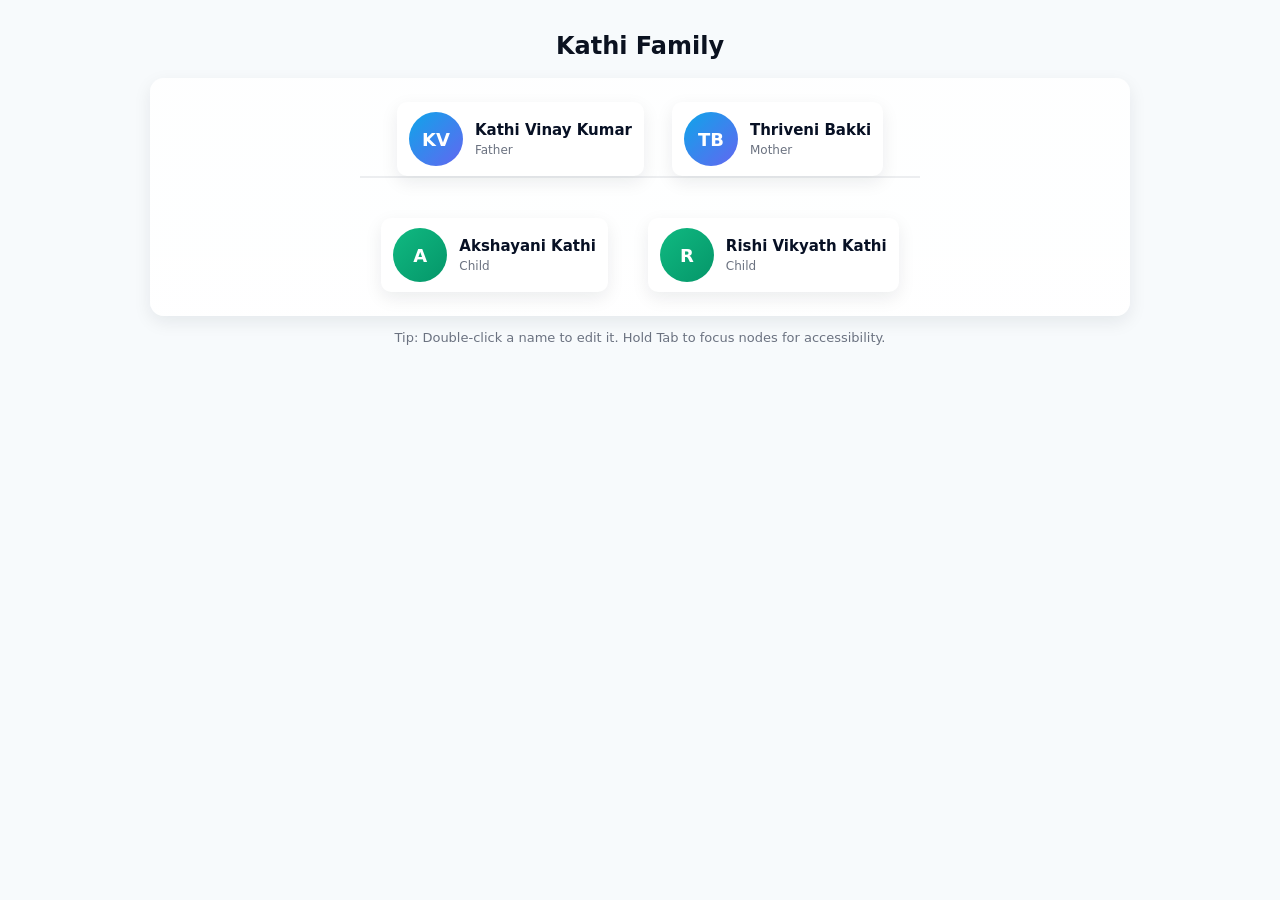
==== index.html @ 37834025 "Initial commit: Add family tree static site" ====
<!doctype html>
<html lang="en">
<head>
  <meta charset="utf-8" />
  <meta name="viewport" content="width=device-width,initial-scale=1" />
  <title>Kathi Family Tree</title>
  <link rel="stylesheet" href="styles.css" />
</head>
<body>
  <main>
    <h1>Kathi Family</h1>

    <section class="family-tree" aria-label="Kathi family tree">
      <div class="parents">
        <div class="person parent" data-role="Father" id="parent-1" tabindex="0" title="Double-click to edit name">
          <div class="avatar">KV</div>
          <div class="info">
            <div class="name">Kathi Vinay Kumar</div>
            <div class="role">Father</div>
          </div>
        </div>

        <div class="person parent" data-role="Mother" id="parent-2" tabindex="0" title="Double-click to edit name">
          <div class="avatar">TB</div>
          <div class="info">
            <div class="name">Thriveni Bakki</div>
            <div class="role">Mother</div>
          </div>
        </div>
      </div>

      <div class="connector"></div>

      <div class="children" aria-label="Children">
        <div class="person child" id="child-1" tabindex="0" title="Double-click to edit name">
          <div class="avatar">A</div>
          <div class="info">
            <div class="name">Akshayani Kathi</div>
            <div class="role">Child</div>
          </div>
        </div>

        <div class="person child" id="child-2" tabindex="0" title="Double-click to edit name">
          <div class="avatar">R</div>
          <div class="info">
            <div class="name">Rishi Vikyath Kathi</div>
            <div class="role">Child</div>
          </div>
        </div>
      </div>
    </section>

    <footer>
      <p>Tip: Double-click a name to edit it. Hold Tab to focus nodes for accessibility.</p>
    </footer>
  </main>

  <script src="script.js"></script>
</body>
</html>
---- styles.css ----
/* Simple responsive family tree */
:root{
  --bg:#f7fafc;
  --card:#ffffff;
  --muted:#6b7280;
  --accent:#2563eb;
  --shadow: 0 6px 18px rgba(15,23,42,0.08);
  --radius:10px;
  font-family: Inter, system-ui, -apple-system, "Segoe UI", Roboto, "Helvetica Neue", Arial;
}

*{box-sizing:border-box}
html,body{height:100%}
body{
  margin:0;
  background:var(--bg);
  color:#0f172a;
  display:flex;
  align-items:flex-start;
  justify-content:center;
  padding:32px;
  -webkit-font-smoothing:antialiased;
  -moz-osx-font-smoothing:grayscale;
}

main{width:100%;max-width:980px}

h1{
  margin:0 0 18px 0;
  font-size:24px;
  text-align:center;
  color:#0b1220;
}

/* tree layout */
.family-tree{
  background:linear-gradient(180deg, rgba(255,255,255,0.9), rgba(255,255,255,0.95));
  padding:24px;
  border-radius:14px;
  box-shadow:var(--shadow);
}

/* parents row */
.parents{
  display:flex;
  gap:28px;
  justify-content:center;
  align-items:flex-end;
}

/* connector between parents and children */
.connector{
  height:28px;
  width:100%;
  display:flex;
  justify-content:center;
  align-items:center;
  position:relative;
}

/* draw a horizontal line joining parents */
.connector::before{
  content:"";
  position:absolute;
  top:0;
  height:2px;
  width:60%;
  background:var(--muted);
  opacity:0.12;
}

/* children row */
.children{
  margin-top:8px;
  display:flex;
  gap:40px;
  justify-content:center;
  padding-top:6px;
}

/* person card */
.person{
  background:var(--card);
  border-radius:10px;
  padding:10px 12px;
  min-width:170px;
  display:flex;
  gap:12px;
  align-items:center;
  box-shadow:var(--shadow);
  transition:transform .12s ease, box-shadow .12s;
  cursor:default;
  outline: none;
}

.person:focus,
.person:hover{ transform:translateY(-4px); box-shadow:0 10px 22px rgba(15,23,42,0.12) }

.avatar{
  width:54px;
  height:54px;
  border-radius:50%;
  background:linear-gradient(135deg,var(--accent), #7c3aed);
  color:white;
  display:flex;
  align-items:center;
  justify-content:center;
  font-weight:700;
  font-size:18px;
  flex-shrink:0;
}

/* info */
.info .name{ font-weight:600; font-size:15px; color:#071024 }
.info .role{ font-size:12px; color:var(--muted); margin-top:4px }

/* modifiers */
.parent .avatar{ background:linear-gradient(135deg,#0ea5e9,#6366f1) }
.child .avatar{ background:linear-gradient(135deg,#10b981,#059669) }

/* responsive */
@media (max-width:560px){
  .parents{flex-direction:column;gap:12px;align-items:center}
  .children{flex-direction:column;gap:12px}
  .connector::before{width:40%}
}

/* small footer */
footer{ margin-top:14px; text-align:center; color:var(--muted); font-size:13px }
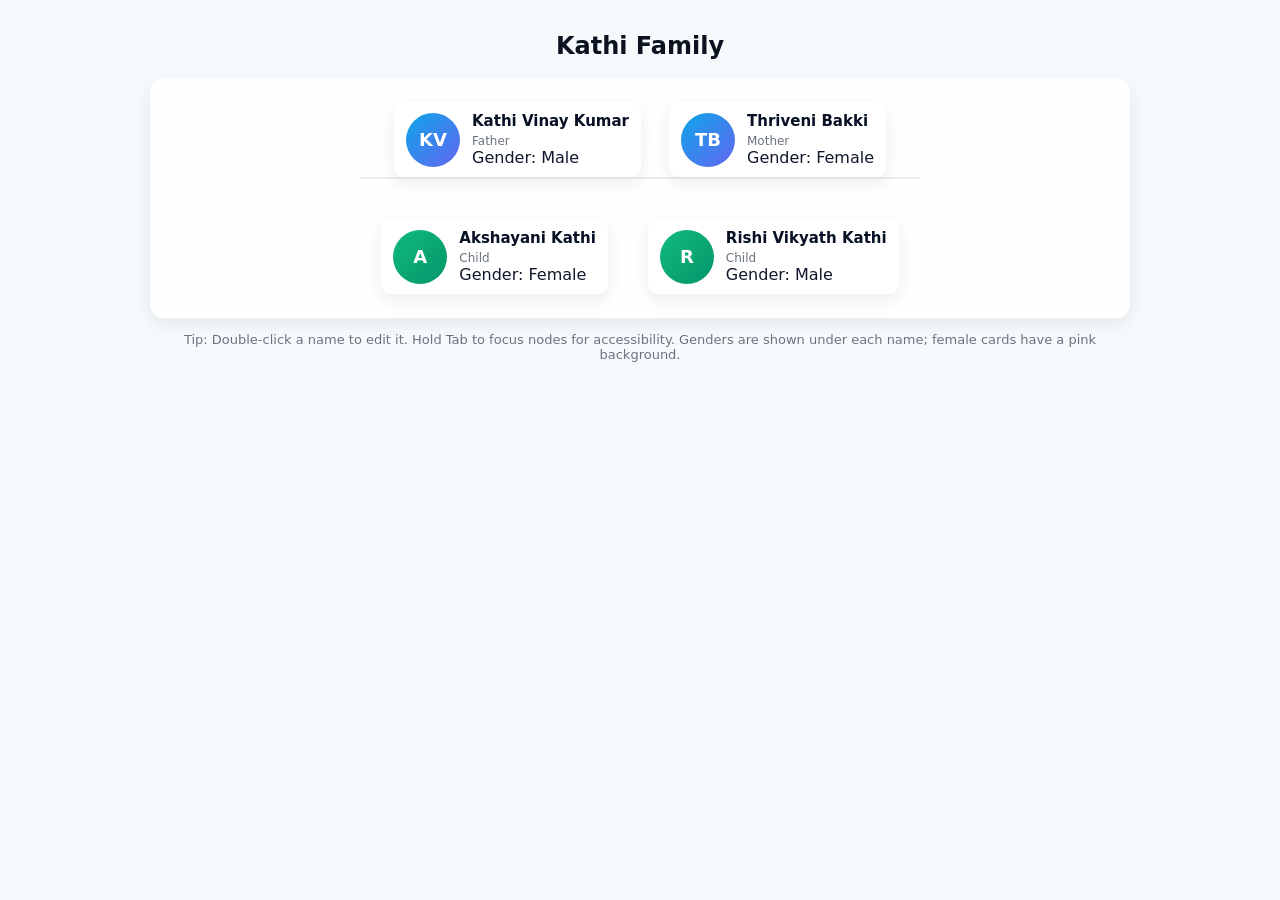
==== commit f6368166: "feat: add gender attributes and show gender labels in index.html" ====
--- a/index.html
+++ b/index.html
@@ -12,19 +12,21 @@
 
     <section class="family-tree" aria-label="Kathi family tree">
       <div class="parents">
-        <div class="person parent" data-role="Father" id="parent-1" tabindex="0" title="Double-click to edit name">
+        <div class="person parent" data-role="Father" data-gender="male" id="parent-1" tabindex="0" title="Double-click to edit name">
           <div class="avatar">KV</div>
           <div class="info">
             <div class="name">Kathi Vinay Kumar</div>
             <div class="role">Father</div>
+            <div class="gender">Gender: Male</div>
           </div>
         </div>
 
-        <div class="person parent" data-role="Mother" id="parent-2" tabindex="0" title="Double-click to edit name">
+        <div class="person parent" data-role="Mother" data-gender="female" id="parent-2" tabindex="0" title="Double-click to edit name">
           <div class="avatar">TB</div>
           <div class="info">
             <div class="name">Thriveni Bakki</div>
             <div class="role">Mother</div>
+            <div class="gender">Gender: Female</div>
           </div>
         </div>
       </div>
@@ -32,26 +34,28 @@
       <div class="connector"></div>
 
       <div class="children" aria-label="Children">
-        <div class="person child" id="child-1" tabindex="0" title="Double-click to edit name">
+        <div class="person child" data-gender="female" id="child-1" tabindex="0" title="Double-click to edit name">
           <div class="avatar">A</div>
           <div class="info">
             <div class="name">Akshayani Kathi</div>
             <div class="role">Child</div>
+            <div class="gender">Gender: Female</div>
           </div>
         </div>
 
-        <div class="person child" id="child-2" tabindex="0" title="Double-click to edit name">
+        <div class="person child" data-gender="male" id="child-2" tabindex="0" title="Double-click to edit name">
           <div class="avatar">R</div>
           <div class="info">
             <div class="name">Rishi Vikyath Kathi</div>
             <div class="role">Child</div>
+            <div class="gender">Gender: Male</div>
           </div>
         </div>
       </div>
     </section>
 
     <footer>
-      <p>Tip: Double-click a name to edit it. Hold Tab to focus nodes for accessibility.</p>
+      <p>Tip: Double-click a name to edit it. Hold Tab to focus nodes for accessibility. Genders are shown under each name; female cards have a pink background.</p>
     </footer>
   </main>
 
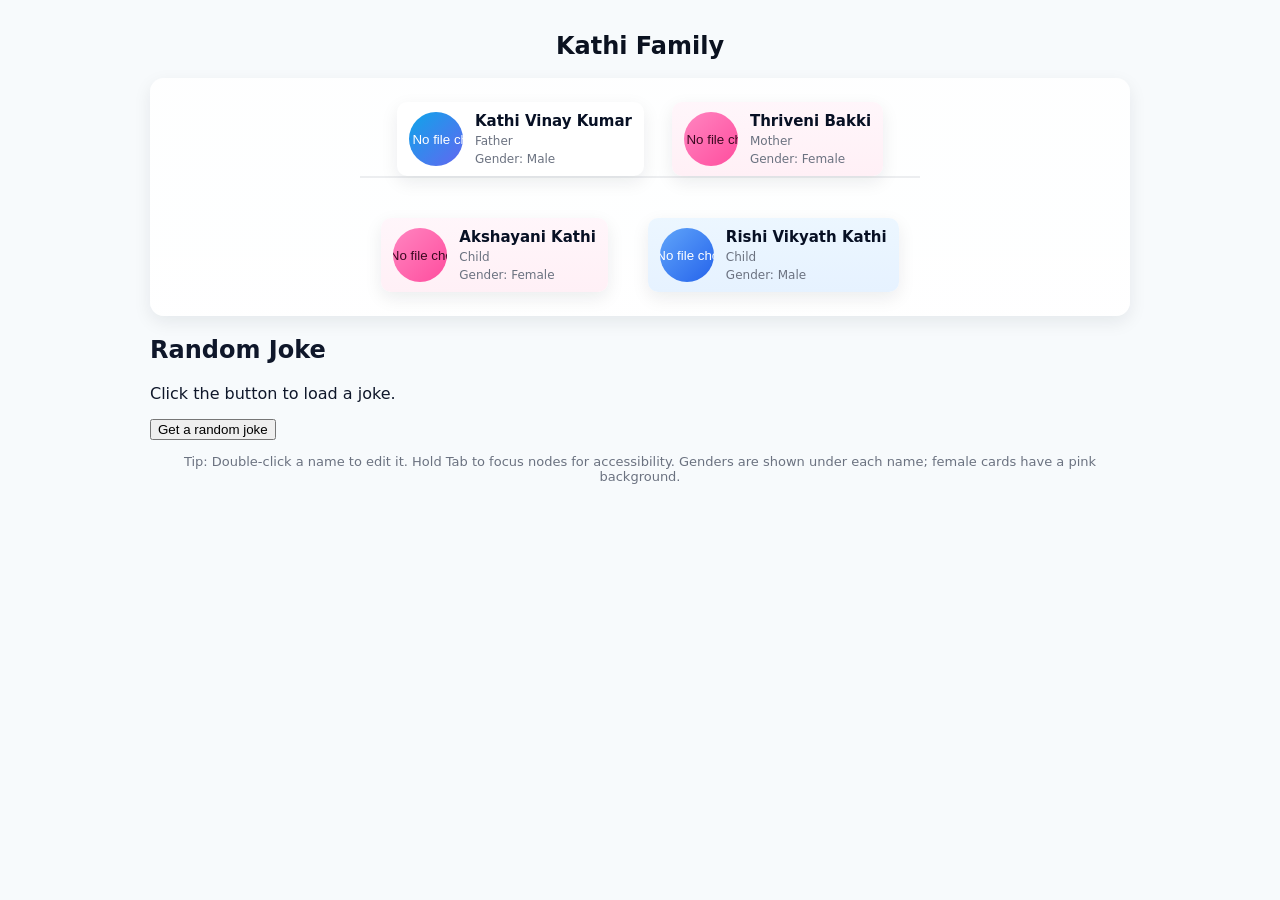
==== commit 7fc8f31c: "feat: add upload controls to avatars and joke UI" ====
--- a/index.html
+++ b/index.html
@@ -13,7 +13,13 @@
     <section class="family-tree" aria-label="Kathi family tree">
       <div class="parents">
         <div class="person parent" data-role="Father" data-gender="male" id="parent-1" tabindex="0" title="Double-click to edit name">
-          <div class="avatar">KV</div>
+          <div class="avatar">
+            <img class="avatar-photo" alt="Kathi Vinay Kumar photo" src="" aria-hidden="true" />
+            <div class="initials">KV</div>
+            <input class="avatar-input" type="file" accept="image/*" aria-label="Upload photo" />
+            <button class="upload-photo-btn" type="button" aria-label="Upload photo">Upload</button>
+            <button class="remove-photo-btn" type="button" aria-label="Remove photo">✕</button>
+          </div>
           <div class="info">
             <div class="name">Kathi Vinay Kumar</div>
             <div class="role">Father</div>
@@ -22,7 +28,13 @@
         </div>
 
         <div class="person parent" data-role="Mother" data-gender="female" id="parent-2" tabindex="0" title="Double-click to edit name">
-          <div class="avatar">TB</div>
+          <div class="avatar">
+            <img class="avatar-photo" alt="Thriveni Bakki photo" src="" aria-hidden="true" />
+            <div class="initials">TB</div>
+            <input class="avatar-input" type="file" accept="image/*" aria-label="Upload photo" />
+            <button class="upload-photo-btn" type="button" aria-label="Upload photo">Upload</button>
+            <button class="remove-photo-btn" type="button" aria-label="Remove photo">✕</button>
+          </div>
           <div class="info">
             <div class="name">Thriveni Bakki</div>
             <div class="role">Mother</div>
@@ -35,7 +47,13 @@
 
       <div class="children" aria-label="Children">
         <div class="person child" data-gender="female" id="child-1" tabindex="0" title="Double-click to edit name">
-          <div class="avatar">A</div>
+          <div class="avatar">
+            <img class="avatar-photo" alt="Akshayani Kathi photo" src="" aria-hidden="true" />
+            <div class="initials">A</div>
+            <input class="avatar-input" type="file" accept="image/*" aria-label="Upload photo" />
+            <button class="upload-photo-btn" type="button" aria-label="Upload photo">Upload</button>
+            <button class="remove-photo-btn" type="button" aria-label="Remove photo">✕</button>
+          </div>
           <div class="info">
             <div class="name">Akshayani Kathi</div>
             <div class="role">Child</div>
@@ -44,12 +62,30 @@
         </div>
 
         <div class="person child" data-gender="male" id="child-2" tabindex="0" title="Double-click to edit name">
-          <div class="avatar">R</div>
+          <div class="avatar">
+            <img class="avatar-photo" alt="Rishi Vikyath Kathi photo" src="" aria-hidden="true" />
+            <div class="initials">R</div>
+            <input class="avatar-input" type="file" accept="image/*" aria-label="Upload photo" />
+            <button class="upload-photo-btn" type="button" aria-label="Upload photo">Upload</button>
+            <button class="remove-photo-btn" type="button" aria-label="Remove photo">✕</button>
+          </div>
           <div class="info">
             <div class="name">Rishi Vikyath Kathi</div>
             <div class="role">Child</div>
             <div class="gender">Gender: Male</div>
           </div>
+        </div>
+      </div>
+    </section>
+
+    <!-- Random Joke Generator -->
+    <section class="joke" aria-label="Random joke generator">
+      <h2>Random Joke</h2>
+      <div class="joke-container">
+        <p id="joke-text">Click the button to load a joke.</p>
+        <div class="joke-actions">
+          <button id="new-joke" type="button">Get a random joke</button>
+          <button id="share-joke" type="button" aria-label="Share joke" hidden>Share</button>
         </div>
       </div>
     </section>
--- a/styles.css
+++ b/styles.css
@@ -6,6 +6,10 @@
   --accent:#2563eb;
   --shadow: 0 6px 18px rgba(15,23,42,0.08);
   --radius:10px;
+  /* female palette */
+  --female-card:#fff0f6;       /* pale pink card background */
+  --female-avatar-start:#ff85c0;
+  --female-avatar-end:#ff4d9e;
   font-family: Inter, system-ui, -apple-system, "Segoe UI", Roboto, "Helvetica Neue", Arial;
 }
 
@@ -108,15 +112,60 @@
   font-weight:700;
   font-size:18px;
   flex-shrink:0;
+  position:relative;
+  overflow:hidden;
 }
+
+.avatar img{ /* when a photo is uploaded */
+  width:100%;
+  height:100%;
+  display:block;
+  object-fit:cover;
+  border-radius:50%;
+}
+
+.avatar .remove-photo-btn{
+  position:absolute;
+  top:4px;
+  right:4px;
+  background:rgba(0,0,0,0.5);
+  color:white;
+  border:none;
+  border-radius:4px;
+  padding:2px 6px;
+  font-size:11px;
+  cursor:pointer;
+  display:none;
+}
+
+.avatar.has-photo .remove-photo-btn{ display:block }
 
 /* info */
 .info .name{ font-weight:600; font-size:15px; color:#071024 }
 .info .role{ font-size:12px; color:var(--muted); margin-top:4px }
+.info .gender{ font-size:12px; color:var(--muted); margin-top:4px }
 
 /* modifiers */
 .parent .avatar{ background:linear-gradient(135deg,#0ea5e9,#6366f1) }
 .child .avatar{ background:linear-gradient(135deg,#10b981,#059669) }
+
+/* female-specific styling: pink card background + pink avatar gradient */
+.person[data-gender="female"]{
+  background: linear-gradient(180deg, rgba(255,245,250,0.9), var(--female-card));
+}
+.person[data-gender="female"] .avatar{
+  background: linear-gradient(135deg, var(--female-avatar-start), var(--female-avatar-end));
+  color: #3b0920; /* darker text on pale avatar for contrast */
+}
+
+/* Rishi-specific styling: blue card background + blue avatar gradient */
+.person#child-2{
+  background: linear-gradient(180deg, rgba(235,246,255,0.95), #e6f2ff);
+}
+.person#child-2 .avatar{
+  background: linear-gradient(135deg, #60a5fa, #2563eb);
+  color: white;
+}
 
 /* responsive */
 @media (max-width:560px){
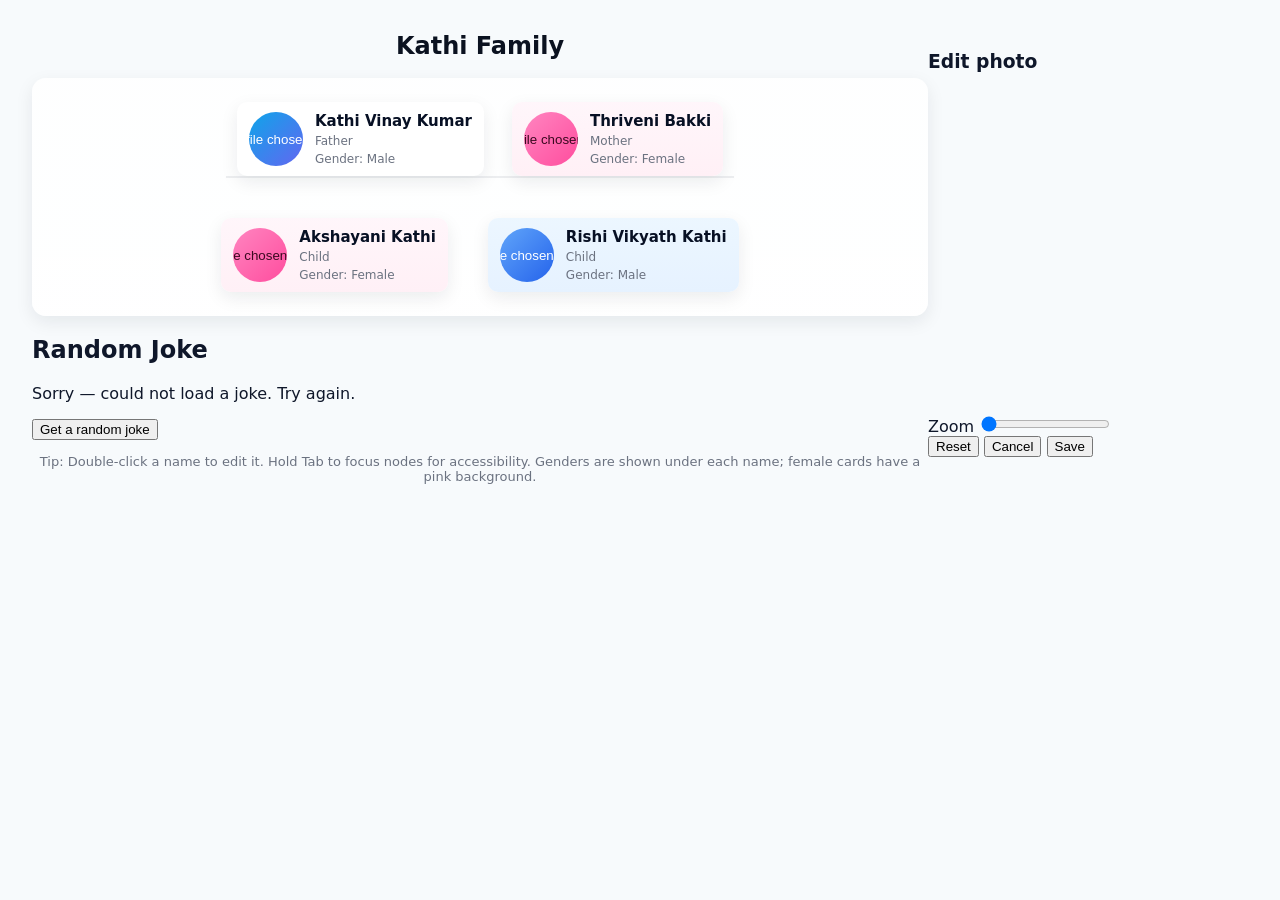
==== commit c0818e74: "feat: add image editor modal to allow zoom/positioning before saving avatars (prepare UI)" ====
--- a/index.html
+++ b/index.html
@@ -95,6 +95,32 @@
     </footer>
   </main>
 
+  <!-- Image editor modal (shared) -->
+  <div id="img-editor" class="img-editor" aria-hidden="true">
+    <div class="img-editor-backdrop"></div>
+    <div class="img-editor-panel" role="dialog" aria-modal="true" aria-label="Edit avatar photo">
+      <header>
+        <h3>Edit photo</h3>
+      </header>
+      <div class="img-editor-body">
+        <div class="img-editor-viewport">
+          <canvas id="editor-canvas" width="320" height="320" aria-label="Image editor canvas"></canvas>
+        </div>
+        <div class="img-editor-controls">
+          <label class="control">
+            Zoom
+            <input id="editor-zoom" type="range" min="1" max="3" step="0.01" value="1" />
+          </label>
+          <div class="control-buttons">
+            <button id="editor-reset" type="button">Reset</button>
+            <button id="editor-cancel" type="button">Cancel</button>
+            <button id="editor-save" type="button">Save</button>
+          </div>
+        </div>
+      </div>
+    </div>
+  </div>
+
   <script src="script.js"></script>
 </body>
 </html>
--- a/styles.css
+++ b/styles.css
@@ -116,12 +116,26 @@
   overflow:hidden;
 }
 
-.avatar img{ /* when a photo is uploaded */
+/* photo preview: hidden by default, absolutely positioned to fully cover the circle */
+.avatar img{
+  display:none;
+  position:absolute;
+  inset:0; /* top:0; right:0; bottom:0; left:0; */
   width:100%;
   height:100%;
-  display:block;
   object-fit:cover;
   border-radius:50%;
+}
+
+/* initials fallback: centered inside the circle */
+.avatar .initials{
+  position:relative;
+  z-index:1;
+  display:flex;
+  align-items:center;
+  justify-content:center;
+  width:100%;
+  height:100%;
 }
 
 .avatar .remove-photo-btn{
@@ -138,6 +152,9 @@
   display:none;
 }
 
+/* when a photo is present show it and hide initials */
+.avatar.has-photo img{ display:block; }
+.avatar.has-photo .initials{ display:none; }
 .avatar.has-photo .remove-photo-btn{ display:block }
 
 /* info */
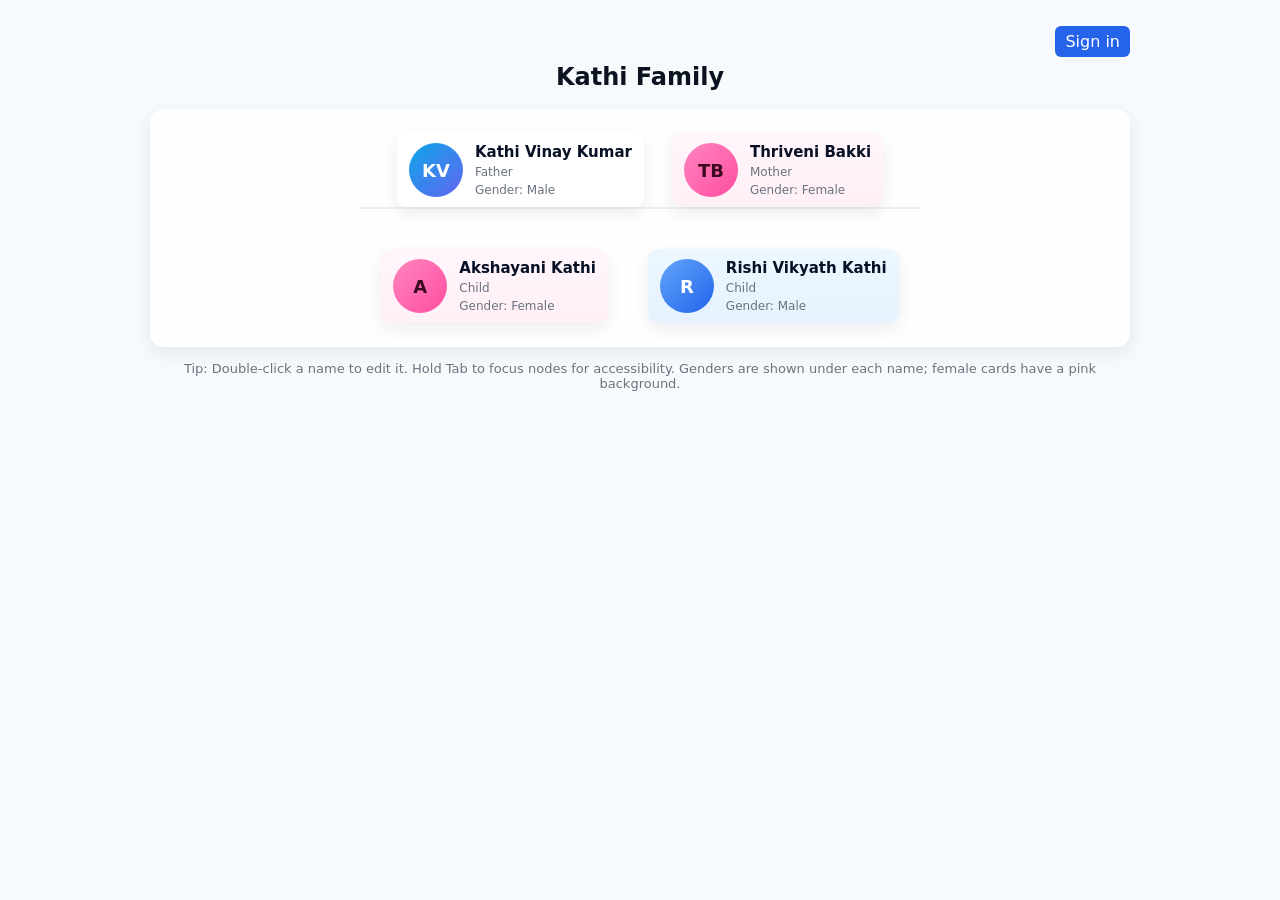
==== commit 0ffd33fa: "chore: add sign-in panel to index.html and wire auth.js (show Sign in link or Signed in as + Logout)" ====
--- a/index.html
+++ b/index.html
@@ -8,18 +8,19 @@
 </head>
 <body>
   <main>
+    <!-- Auth panel: sign in / user info -->
+    <div id="auth-panel" style="display:flex;justify-content:flex-end;gap:12px;align-items:center;margin-bottom:12px;">
+      <div id="auth-links">
+        <a id="signin-link" href="login.html" style="background:var(--accent);color:#fff;padding:6px 10px;border-radius:6px;text-decoration:none;">Sign in</a>
+      </div>
+    </div>
+
     <h1>Kathi Family</h1>
 
     <section class="family-tree" aria-label="Kathi family tree">
       <div class="parents">
         <div class="person parent" data-role="Father" data-gender="male" id="parent-1" tabindex="0" title="Double-click to edit name">
-          <div class="avatar">
-            <img class="avatar-photo" alt="Kathi Vinay Kumar photo" src="" aria-hidden="true" />
-            <div class="initials">KV</div>
-            <input class="avatar-input" type="file" accept="image/*" aria-label="Upload photo" />
-            <button class="upload-photo-btn" type="button" aria-label="Upload photo">Upload</button>
-            <button class="remove-photo-btn" type="button" aria-label="Remove photo">✕</button>
-          </div>
+          <div class="avatar">KV</div>
           <div class="info">
             <div class="name">Kathi Vinay Kumar</div>
             <div class="role">Father</div>
@@ -28,13 +29,7 @@
         </div>
 
         <div class="person parent" data-role="Mother" data-gender="female" id="parent-2" tabindex="0" title="Double-click to edit name">
-          <div class="avatar">
-            <img class="avatar-photo" alt="Thriveni Bakki photo" src="" aria-hidden="true" />
-            <div class="initials">TB</div>
-            <input class="avatar-input" type="file" accept="image/*" aria-label="Upload photo" />
-            <button class="upload-photo-btn" type="button" aria-label="Upload photo">Upload</button>
-            <button class="remove-photo-btn" type="button" aria-label="Remove photo">✕</button>
-          </div>
+          <div class="avatar">TB</div>
           <div class="info">
             <div class="name">Thriveni Bakki</div>
             <div class="role">Mother</div>
@@ -47,13 +42,7 @@
 
       <div class="children" aria-label="Children">
         <div class="person child" data-gender="female" id="child-1" tabindex="0" title="Double-click to edit name">
-          <div class="avatar">
-            <img class="avatar-photo" alt="Akshayani Kathi photo" src="" aria-hidden="true" />
-            <div class="initials">A</div>
-            <input class="avatar-input" type="file" accept="image/*" aria-label="Upload photo" />
-            <button class="upload-photo-btn" type="button" aria-label="Upload photo">Upload</button>
-            <button class="remove-photo-btn" type="button" aria-label="Remove photo">✕</button>
-          </div>
+          <div class="avatar">A</div>
           <div class="info">
             <div class="name">Akshayani Kathi</div>
             <div class="role">Child</div>
@@ -62,13 +51,7 @@
         </div>
 
         <div class="person child" data-gender="male" id="child-2" tabindex="0" title="Double-click to edit name">
-          <div class="avatar">
-            <img class="avatar-photo" alt="Rishi Vikyath Kathi photo" src="" aria-hidden="true" />
-            <div class="initials">R</div>
-            <input class="avatar-input" type="file" accept="image/*" aria-label="Upload photo" />
-            <button class="upload-photo-btn" type="button" aria-label="Upload photo">Upload</button>
-            <button class="remove-photo-btn" type="button" aria-label="Remove photo">✕</button>
-          </div>
+          <div class="avatar">R</div>
           <div class="info">
             <div class="name">Rishi Vikyath Kathi</div>
             <div class="role">Child</div>
@@ -78,48 +61,34 @@
       </div>
     </section>
 
-    <!-- Random Joke Generator -->
-    <section class="joke" aria-label="Random joke generator">
-      <h2>Random Joke</h2>
-      <div class="joke-container">
-        <p id="joke-text">Click the button to load a joke.</p>
-        <div class="joke-actions">
-          <button id="new-joke" type="button">Get a random joke</button>
-          <button id="share-joke" type="button" aria-label="Share joke" hidden>Share</button>
-        </div>
-      </div>
-    </section>
-
     <footer>
       <p>Tip: Double-click a name to edit it. Hold Tab to focus nodes for accessibility. Genders are shown under each name; female cards have a pink background.</p>
     </footer>
   </main>
 
-  <!-- Image editor modal (shared) -->
-  <div id="img-editor" class="img-editor" aria-hidden="true">
-    <div class="img-editor-backdrop"></div>
-    <div class="img-editor-panel" role="dialog" aria-modal="true" aria-label="Edit avatar photo">
-      <header>
-        <h3>Edit photo</h3>
-      </header>
-      <div class="img-editor-body">
-        <div class="img-editor-viewport">
-          <canvas id="editor-canvas" width="320" height="320" aria-label="Image editor canvas"></canvas>
-        </div>
-        <div class="img-editor-controls">
-          <label class="control">
-            Zoom
-            <input id="editor-zoom" type="range" min="1" max="3" step="0.01" value="1" />
-          </label>
-          <div class="control-buttons">
-            <button id="editor-reset" type="button">Reset</button>
-            <button id="editor-cancel" type="button">Cancel</button>
-            <button id="editor-save" type="button">Save</button>
-          </div>
-        </div>
-      </div>
-    </div>
-  </div>
+  <script src="auth.js"></script>
+  <script>
+    // Update auth panel UI on page load; do not auto-redirect to login page.
+    (function(){
+      function renderAuthPanel(){
+        const links = document.getElementById('auth-links');
+        if (!links) return;
+        const user = sessionStorage.getItem('kathiUser');
+        if (user) {
+          links.innerHTML = `\n            <span style="font-size:14px;color:#0b1220">Signed in as <strong>${user}</strong></span>\n            <button id="logout-btn" style="background:#ef4444;color:white;border:none;padding:6px 10px;border-radius:6px;cursor:pointer;">Logout</button>\n          `;
+          const btn = document.getElementById('logout-btn');
+          if (btn) btn.addEventListener('click', () => { window.authLogout(); });
+        } else {
+          // show sign-in link (already present in HTML)
+          links.innerHTML = '<a id="signin-link" href="login.html" style="background:var(--accent);color:#fff;padding:6px 10px;border-radius:6px;text-decoration:none;">Sign in</a>';
+        }
+      }
+      // run on load
+      renderAuthPanel();
+      // also update when storage changes in other tabs
+      window.addEventListener('storage', renderAuthPanel);
+    })();
+  </script>
 
   <script src="script.js"></script>
 </body>
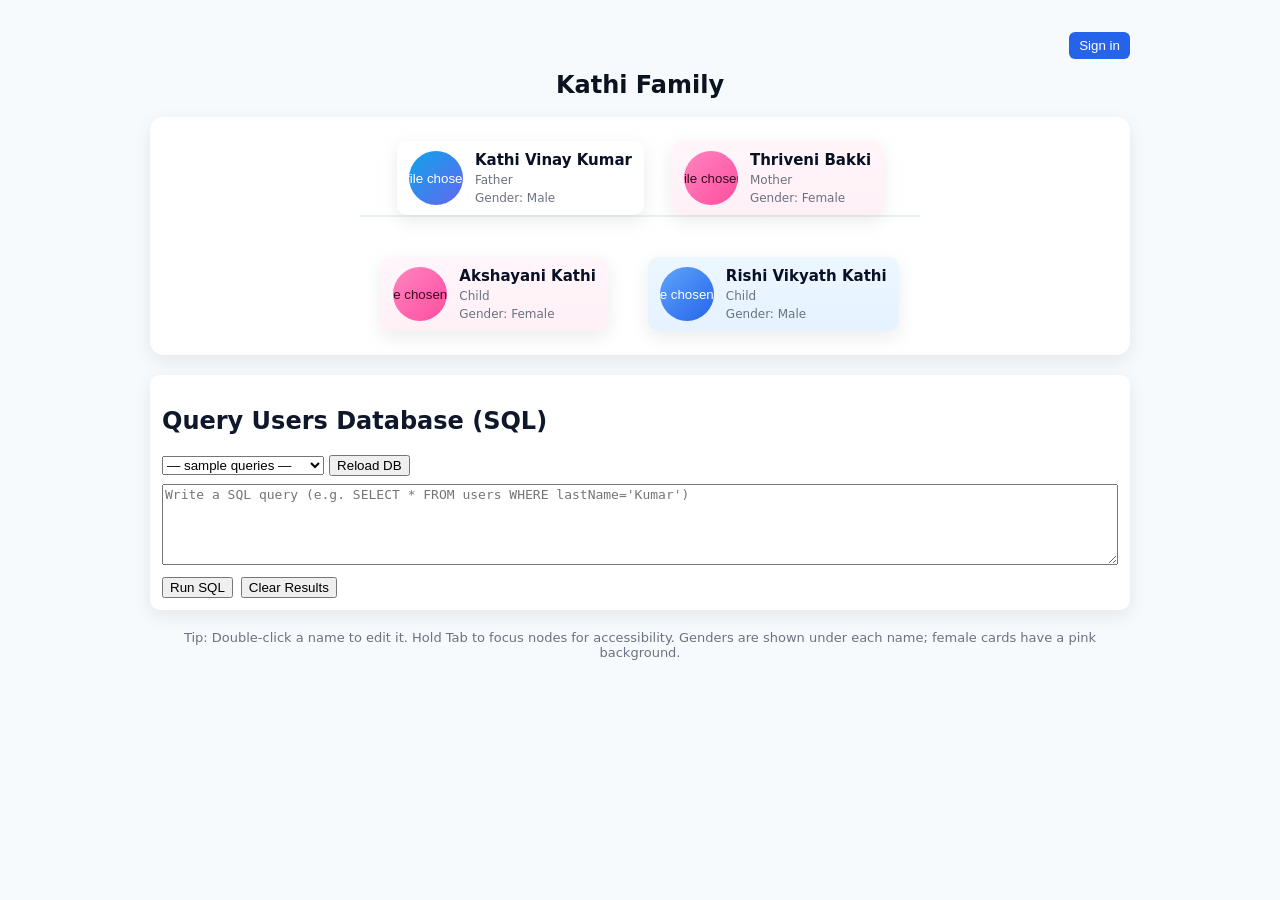
==== commit b19bfa2c: "feat: inline sign-in modal on index.html and add SQL playground UI (open modal from Sign in button)" ====
--- a/index.html
+++ b/index.html
@@ -5,13 +5,30 @@
   <meta name="viewport" content="width=device-width,initial-scale=1" />
   <title>Kathi Family Tree</title>
   <link rel="stylesheet" href="styles.css" />
+  <style>
+    /* simple modal styles for login */
+    .modal-backdrop{ position:fixed; inset:0; background:rgba(0,0,0,0.45); display:none; align-items:center; justify-content:center; z-index:60 }
+    .modal{ background:#fff; padding:18px; border-radius:10px; width:320px; box-shadow:0 8px 32px rgba(0,0,0,0.12) }
+    .modal h3{ margin:0 0 8px 0 }
+    .modal label{ display:block; margin-top:8px; font-size:13px }
+    .modal input{ width:100%; padding:8px; margin-top:6px; box-sizing:border-box }
+    .modal .actions{ display:flex; gap:8px; margin-top:12px; justify-content:flex-end }
+
+    /* SQL playground small tweaks */
+    .sql-playground{ margin:20px 0; background:#fff; padding:12px; border-radius:10px; box-shadow: var(--shadow); }
+    .sql-playground textarea{ width:100%; box-sizing:border-box; font-family:monospace; font-size:13px; margin-top:8px; }
+    .sql-playground .sql-actions{ margin-top:8px; display:flex; gap:8px; }
+    .sql-table{ width:100%; border-collapse:collapse; margin-top:12px; font-size:13px; }
+    .sql-table th, .sql-table td{ border:1px solid #e6e6e6; padding:8px 10px; text-align:left; vertical-align:top; }
+    .sql-table thead{ background:#f3f4f6; font-weight:600; }
+  </style>
 </head>
 <body>
   <main>
     <!-- Auth panel: sign in / user info -->
     <div id="auth-panel" style="display:flex;justify-content:flex-end;gap:12px;align-items:center;margin-bottom:12px;">
       <div id="auth-links">
-        <a id="signin-link" href="login.html" style="background:var(--accent);color:#fff;padding:6px 10px;border-radius:6px;text-decoration:none;">Sign in</a>
+        <button id="signin-btn" style="background:var(--accent);color:#fff;padding:6px 10px;border-radius:6px;border:none;cursor:pointer;">Sign in</button>
       </div>
     </div>
 
@@ -20,7 +37,13 @@
     <section class="family-tree" aria-label="Kathi family tree">
       <div class="parents">
         <div class="person parent" data-role="Father" data-gender="male" id="parent-1" tabindex="0" title="Double-click to edit name">
-          <div class="avatar">KV</div>
+          <div class="avatar">
+            <img class="avatar-photo" alt="Kathi Vinay Kumar photo" src="" aria-hidden="true" />
+            <div class="initials">KV</div>
+            <input class="avatar-input" type="file" accept="image/*" aria-label="Upload photo" />
+            <button class="upload-photo-btn" type="button" aria-label="Upload photo">Upload</button>
+            <button class="remove-photo-btn" type="button" aria-label="Remove photo">✕</button>
+          </div>
           <div class="info">
             <div class="name">Kathi Vinay Kumar</div>
             <div class="role">Father</div>
@@ -29,7 +52,13 @@
         </div>
 
         <div class="person parent" data-role="Mother" data-gender="female" id="parent-2" tabindex="0" title="Double-click to edit name">
-          <div class="avatar">TB</div>
+          <div class="avatar">
+            <img class="avatar-photo" alt="Thriveni Bakki photo" src="" aria-hidden="true" />
+            <div class="initials">TB</div>
+            <input class="avatar-input" type="file" accept="image/*" aria-label="Upload photo" />
+            <button class="upload-photo-btn" type="button" aria-label="Upload photo">Upload</button>
+            <button class="remove-photo-btn" type="button" aria-label="Remove photo">✕</button>
+          </div>
           <div class="info">
             <div class="name">Thriveni Bakki</div>
             <div class="role">Mother</div>
@@ -42,7 +71,13 @@
 
       <div class="children" aria-label="Children">
         <div class="person child" data-gender="female" id="child-1" tabindex="0" title="Double-click to edit name">
-          <div class="avatar">A</div>
+          <div class="avatar">
+            <img class="avatar-photo" alt="Akshayani Kathi photo" src="" aria-hidden="true" />
+            <div class="initials">A</div>
+            <input class="avatar-input" type="file" accept="image/*" aria-label="Upload photo" />
+            <button class="upload-photo-btn" type="button" aria-label="Upload photo">Upload</button>
+            <button class="remove-photo-btn" type="button" aria-label="Remove photo">✕</button>
+          </div>
           <div class="info">
             <div class="name">Akshayani Kathi</div>
             <div class="role">Child</div>
@@ -51,7 +86,13 @@
         </div>
 
         <div class="person child" data-gender="male" id="child-2" tabindex="0" title="Double-click to edit name">
-          <div class="avatar">R</div>
+          <div class="avatar">
+            <img class="avatar-photo" alt="Rishi Vikyath Kathi photo" src="" aria-hidden="true" />
+            <div class="initials">R</div>
+            <input class="avatar-input" type="file" accept="image/*" aria-label="Upload photo" />
+            <button class="upload-photo-btn" type="button" aria-label="Upload photo">Upload</button>
+            <button class="remove-photo-btn" type="button" aria-label="Remove photo">✕</button>
+          </div>
           <div class="info">
             <div class="name">Rishi Vikyath Kathi</div>
             <div class="role">Child</div>
@@ -61,35 +102,58 @@
       </div>
     </section>
 
+    <!-- SQL playground (hidden until DB is loaded or user signed in) -->
+    <section class="sql-playground" aria-label="SQL query playground">
+      <h2>Query Users Database (SQL)</h2>
+
+      <div class="sql-controls">
+        <select id="sample-query">
+          <option value="">— sample queries —</option>
+          <option value="SELECT * FROM users">SELECT * FROM users</option>
+          <option value="SELECT userId, firstName, lastName FROM users WHERE maritalStatus='Married'">Married users</option>
+          <option value="SELECT userId, mobileNumber FROM users WHERE zipCode='500081'">Users in 500081</option>
+          <option value="SELECT COUNT(*) AS count FROM users">User count</option>
+        </select>
+
+        <button id="load-db" type="button">Reload DB</button>
+      </div>
+
+      <textarea id="sql-input" rows="5" placeholder="Write a SQL query (e.g. SELECT * FROM users WHERE lastName='Kumar')"></textarea>
+
+      <div class="sql-actions">
+        <button id="run-sql" type="button">Run SQL</button>
+        <button id="clear-results" type="button">Clear Results</button>
+      </div>
+
+      <div id="sql-message" role="status" aria-live="polite"></div>
+      <div id="sql-results" class="sql-results" aria-live="polite"></div>
+    </section>
+
     <footer>
       <p>Tip: Double-click a name to edit it. Hold Tab to focus nodes for accessibility. Genders are shown under each name; female cards have a pink background.</p>
     </footer>
   </main>
 
+  <!-- Login modal -->
+  <div id="login-modal" class="modal-backdrop" aria-hidden="true">
+    <div class="modal" role="dialog" aria-modal="true" aria-label="Sign in">
+      <h3>Sign in</h3>
+      <form id="login-form">
+        <label for="login-user">User ID</label>
+        <input id="login-user" name="user" type="text" autocomplete="username" required />
+        <label for="login-pass">Password</label>
+        <input id="login-pass" name="pass" type="password" autocomplete="current-password" required />
+        <div id="login-error" style="color:#b91c1c;margin-top:8px;display:none"></div>
+        <div class="actions">
+          <button id="login-cancel" type="button">Cancel</button>
+          <button id="login-submit" type="submit" style="background:var(--accent);color:#fff;border:none;padding:8px 12px;border-radius:6px;cursor:pointer;">Sign in</button>
+        </div>
+      </form>
+    </div>
+  </div>
+
   <script src="auth.js"></script>
-  <script>
-    // Update auth panel UI on page load; do not auto-redirect to login page.
-    (function(){
-      function renderAuthPanel(){
-        const links = document.getElementById('auth-links');
-        if (!links) return;
-        const user = sessionStorage.getItem('kathiUser');
-        if (user) {
-          links.innerHTML = `\n            <span style="font-size:14px;color:#0b1220">Signed in as <strong>${user}</strong></span>\n            <button id="logout-btn" style="background:#ef4444;color:white;border:none;padding:6px 10px;border-radius:6px;cursor:pointer;">Logout</button>\n          `;
-          const btn = document.getElementById('logout-btn');
-          if (btn) btn.addEventListener('click', () => { window.authLogout(); });
-        } else {
-          // show sign-in link (already present in HTML)
-          links.innerHTML = '<a id="signin-link" href="login.html" style="background:var(--accent);color:#fff;padding:6px 10px;border-radius:6px;text-decoration:none;">Sign in</a>';
-        }
-      }
-      // run on load
-      renderAuthPanel();
-      // also update when storage changes in other tabs
-      window.addEventListener('storage', renderAuthPanel);
-    })();
-  </script>
-
+  <script src="https://cdn.jsdelivr.net/npm/alasql@1.7/dist/alasql.min.js"></script>
   <script src="script.js"></script>
 </body>
 </html>
